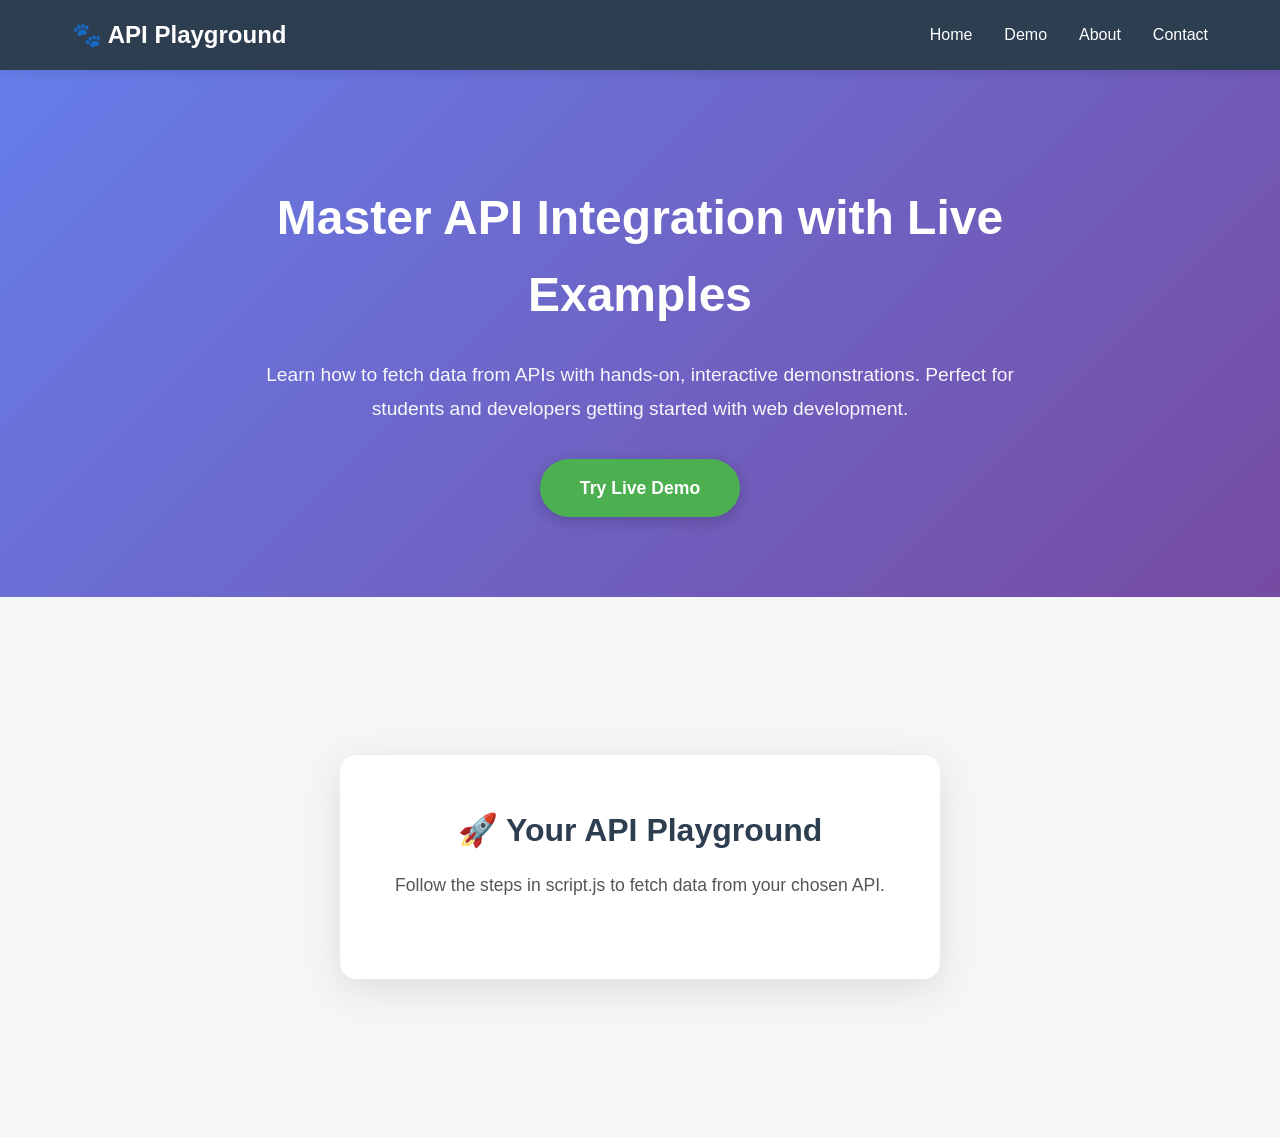
==== index.html @ 3811d361 "Clone WD-LL9-Student-API-Playground content into repository Agent-Logs-Url: https://github.com/diazd" ====
<!doctype html>
<html lang="en">
  <head>
    <meta charset="UTF-8" />
    <meta name="viewport" content="width=device-width, initial-scale=1.0" />
    <title>Fetch Quest Demo</title>
    <link rel="stylesheet" href="styles.css" />
  </head>
  <body>
    <!-- Navigation Bar -->
    <nav class="navbar">
      <div class="nav-container">
        <div class="logo">🐾 API Playground</div>
        <ul class="nav-menu">
          <li><a href="#home">Home</a></li>
          <li><a href="#demo">Demo</a></li>
          <li><a href="#about">About</a></li>
          <li><a href="#contact">Contact</a></li>
        </ul>
      </div>
    </nav>

    <!-- Hero Section -->
    <section class="hero" id="home">
      <div class="hero-content">
        <h1>Master API Integration with Live Examples</h1>
        <p class="hero-subtitle">
          Learn how to fetch data from APIs with hands-on, interactive
          demonstrations. Perfect for students and developers getting started
          with web development.
        </p>
        <a href="#demo" class="cta-button">Try Live Demo</a>
      </div>
    </section>

    <!-- Student Practice Section -->
    <section class="demo-section" id="demo">
      <div class="container">
        <h2>🚀 Your API Playground</h2>
        <p class="description">
          Follow the steps in script.js to fetch data from your chosen API.
        </p>

        <!-- TODO STEP 5: Add a div with id="output" here to display your data -->

        <!-- TODO STEP 6: Add a button with id="fetch-btn" here to fetch new data -->
      </div>
    </section>

    <script src="script.js"></script>
  </body>
</html>
---- styles.css ----
* {
  margin: 0;
  padding: 0;
  box-sizing: border-box;
}

body {
  font-family: "Segoe UI", Tahoma, Geneva, Verdana, sans-serif;
  background-color: #f4f6f8;
  line-height: 1.6;
}

/* Navbar Styles */
.navbar {
  background-color: #2c3e50;
  padding: 1rem 0;
  position: fixed;
  width: 100%;
  top: 0;
  z-index: 1000;
  box-shadow: 0 2px 10px rgba(0, 0, 0, 0.1);
}

.nav-container {
  max-width: 1200px;
  margin: 0 auto;
  padding: 0 2rem;
  display: flex;
  justify-content: space-between;
  align-items: center;
}

.logo {
  font-size: 1.5rem;
  font-weight: bold;
  color: white;
}

.nav-menu {
  display: flex;
  list-style: none;
  gap: 2rem;
}

.nav-menu a {
  color: white;
  text-decoration: none;
  font-weight: 500;
  transition: color 0.3s ease;
}

.nav-menu a:hover {
  color: #4caf50;
}

/* Hero Section Styles */
.hero {
  background: linear-gradient(135deg, #667eea 0%, #764ba2 100%);
  color: white;
  padding: 120px 2rem 80px;
  text-align: center;
  margin-top: 60px;
}

.hero-content {
  max-width: 800px;
  margin: 0 auto;
}

.hero h1 {
  font-size: 3rem;
  margin-bottom: 1.5rem;
  animation: fadeInUp 0.8s ease;
}

.hero-subtitle {
  font-size: 1.2rem;
  margin-bottom: 2rem;
  opacity: 0.95;
  line-height: 1.8;
}

.cta-button {
  display: inline-block;
  background-color: #4caf50;
  color: white;
  padding: 15px 40px;
  font-size: 1.1rem;
  font-weight: bold;
  text-decoration: none;
  border-radius: 50px;
  transition: all 0.3s ease;
  box-shadow: 0 4px 15px rgba(0, 0, 0, 0.2);
}

.cta-button:hover {
  background-color: #45a049;
  transform: translateY(-2px);
  box-shadow: 0 6px 20px rgba(0, 0, 0, 0.3);
}

/* Demo Section Styles */
.demo-section {
  padding: 60px 2rem;
  background-color: #f4f6f8;
  min-height: 60vh;
  display: flex;
  justify-content: center;
  align-items: center;
}

.container {
  background: white;
  padding: 50px;
  border-radius: 16px;
  box-shadow: 0 10px 40px rgba(0, 0, 0, 0.1);
  text-align: center;
  max-width: 600px;
  width: 100%;
}

h2 {
  font-size: 2rem;
  margin-bottom: 15px;
  color: #2c3e50;
}

.description {
  margin-bottom: 30px;
  color: #555;
  font-size: 1.1rem;
}

button {
  background-color: #4caf50;
  color: white;
  border: none;
  padding: 14px 32px;
  font-size: 1rem;
  font-weight: bold;
  border-radius: 8px;
  cursor: pointer;
  transition: all 0.3s ease;
  box-shadow: 0 4px 10px rgba(76, 175, 80, 0.3);
}

button:hover {
  background-color: #45a049;
  transform: translateY(-2px);
  box-shadow: 0 6px 15px rgba(76, 175, 80, 0.4);
}

button:active {
  transform: translateY(0);
}

.fact-box {
  margin-top: 30px;
  padding: 25px;
  background-color: #f0f4f8;
  border-radius: 12px;
  min-height: 80px;
  display: flex;
  align-items: center;
  justify-content: center;
  font-size: 1rem;
  color: #333;
  line-height: 1.6;
  border-left: 4px solid #667eea;
}

/* Animations */
@keyframes fadeInUp {
  from {
    opacity: 0;
    transform: translateY(30px);
  }
  to {
    opacity: 1;
    transform: translateY(0);
  }
}

/* Responsive Design */
@media (max-width: 768px) {
  .hero h1 {
    font-size: 2rem;
  }

  .hero-subtitle {
    font-size: 1rem;
  }

  .nav-menu {
    gap: 1rem;
  }

  .container {
    padding: 30px;
  }
}
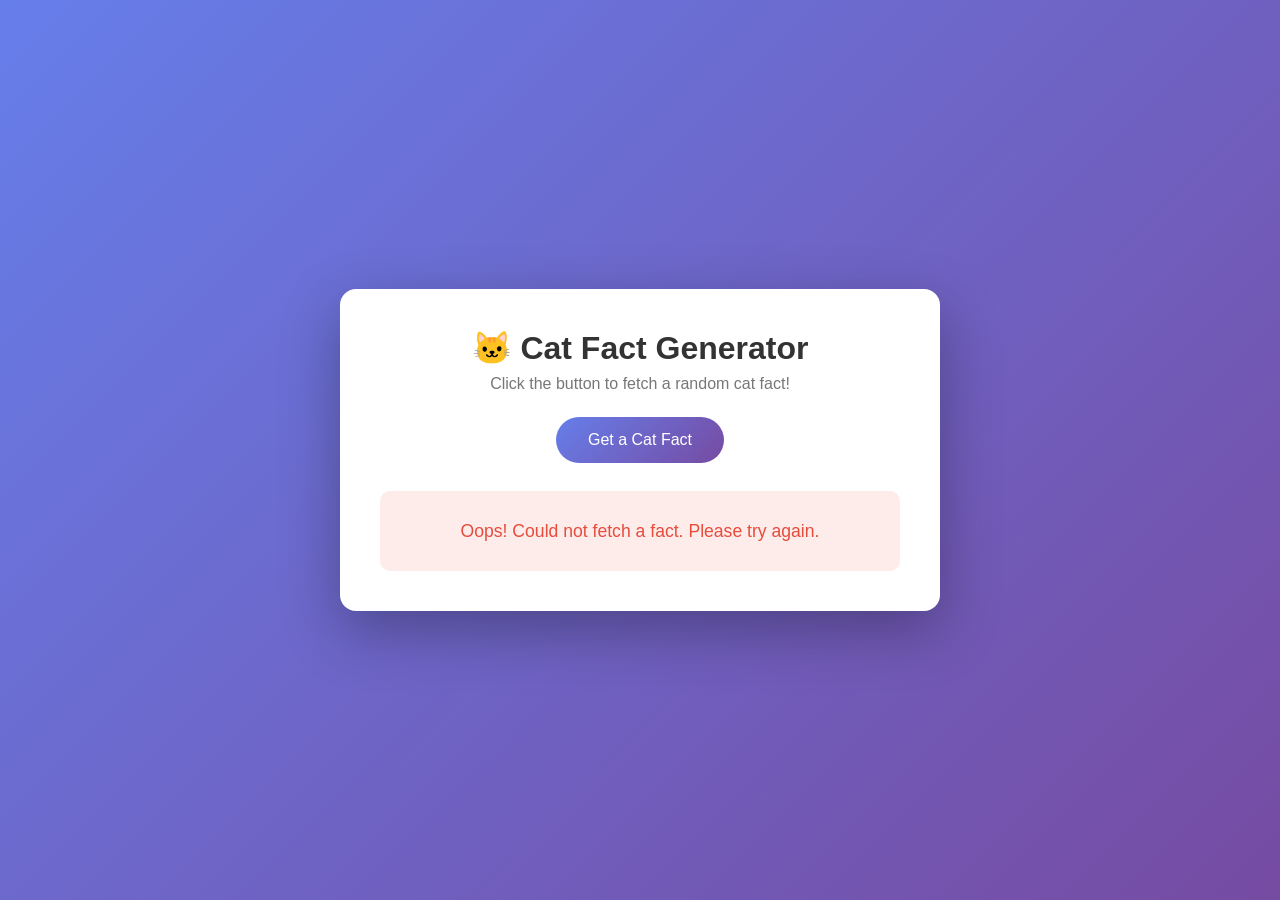
==== commit c47aa915: "Add API Playground webpage (index.html, style.css, script.js) Agent-Logs-Url: https://github.com/dia" ====
--- a/index.html
+++ b/index.html
@@ -1,52 +1,21 @@
-<!doctype html>
+<!DOCTYPE html>
 <html lang="en">
-  <head>
-    <meta charset="UTF-8" />
-    <meta name="viewport" content="width=device-width, initial-scale=1.0" />
-    <title>Fetch Quest Demo</title>
-    <link rel="stylesheet" href="styles.css" />
-  </head>
-  <body>
-    <!-- Navigation Bar -->
-    <nav class="navbar">
-      <div class="nav-container">
-        <div class="logo">🐾 API Playground</div>
-        <ul class="nav-menu">
-          <li><a href="#home">Home</a></li>
-          <li><a href="#demo">Demo</a></li>
-          <li><a href="#about">About</a></li>
-          <li><a href="#contact">Contact</a></li>
-        </ul>
-      </div>
-    </nav>
+<head>
+  <meta charset="UTF-8" />
+  <meta name="viewport" content="width=device-width, initial-scale=1.0" />
+  <title>API Playground</title>
+  <link rel="stylesheet" href="style.css" />
+</head>
+<body>
+  <div class="container">
+    <h1>🐱 Cat Fact Generator</h1>
+    <p class="subtitle">Click the button to fetch a random cat fact!</p>
 
-    <!-- Hero Section -->
-    <section class="hero" id="home">
-      <div class="hero-content">
-        <h1>Master API Integration with Live Examples</h1>
-        <p class="hero-subtitle">
-          Learn how to fetch data from APIs with hands-on, interactive
-          demonstrations. Perfect for students and developers getting started
-          with web development.
-        </p>
-        <a href="#demo" class="cta-button">Try Live Demo</a>
-      </div>
-    </section>
+    <button id="fetch-btn">Get a Cat Fact</button>
 
-    <!-- Student Practice Section -->
-    <section class="demo-section" id="demo">
-      <div class="container">
-        <h2>🚀 Your API Playground</h2>
-        <p class="description">
-          Follow the steps in script.js to fetch data from your chosen API.
-        </p>
+    <div id="output">Your fact will appear here...</div>
+  </div>
 
-        <!-- TODO STEP 5: Add a div with id="output" here to display your data -->
-
-        <!-- TODO STEP 6: Add a button with id="fetch-btn" here to fetch new data -->
-      </div>
-    </section>
-
-    <script src="script.js"></script>
-  </body>
+  <script src="script.js"></script>
+</body>
 </html>
--- a/style.css
+++ b/style.css
@@ -0,0 +1,86 @@
+* {
+  box-sizing: border-box;
+  margin: 0;
+  padding: 0;
+}
+
+body {
+  font-family: 'Segoe UI', Tahoma, Geneva, Verdana, sans-serif;
+  background: linear-gradient(135deg, #667eea 0%, #764ba2 100%);
+  min-height: 100vh;
+  display: flex;
+  align-items: center;
+  justify-content: center;
+}
+
+.container {
+  background: #ffffff;
+  border-radius: 16px;
+  padding: 40px;
+  max-width: 600px;
+  width: 90%;
+  text-align: center;
+  box-shadow: 0 20px 60px rgba(0, 0, 0, 0.3);
+}
+
+h1 {
+  font-size: 2rem;
+  color: #333;
+  margin-bottom: 8px;
+}
+
+.subtitle {
+  color: #777;
+  font-size: 1rem;
+  margin-bottom: 24px;
+}
+
+#fetch-btn {
+  background: linear-gradient(135deg, #667eea, #764ba2);
+  color: white;
+  border: none;
+  padding: 14px 32px;
+  font-size: 1rem;
+  border-radius: 50px;
+  cursor: pointer;
+  transition: transform 0.2s, box-shadow 0.2s;
+  margin-bottom: 28px;
+}
+
+#fetch-btn:hover {
+  transform: translateY(-2px);
+  box-shadow: 0 8px 20px rgba(102, 126, 234, 0.5);
+}
+
+#fetch-btn:active {
+  transform: translateY(0);
+}
+
+#fetch-btn:disabled {
+  opacity: 0.6;
+  cursor: not-allowed;
+  transform: none;
+}
+
+#output {
+  background: #f5f5f5;
+  border-radius: 10px;
+  padding: 20px;
+  font-size: 1.1rem;
+  color: #444;
+  line-height: 1.6;
+  min-height: 80px;
+  display: flex;
+  align-items: center;
+  justify-content: center;
+  transition: opacity 0.3s;
+}
+
+#output.loading {
+  opacity: 0.5;
+}
+
+#output.error {
+  color: #e74c3c;
+  background: #fdecea;
+}
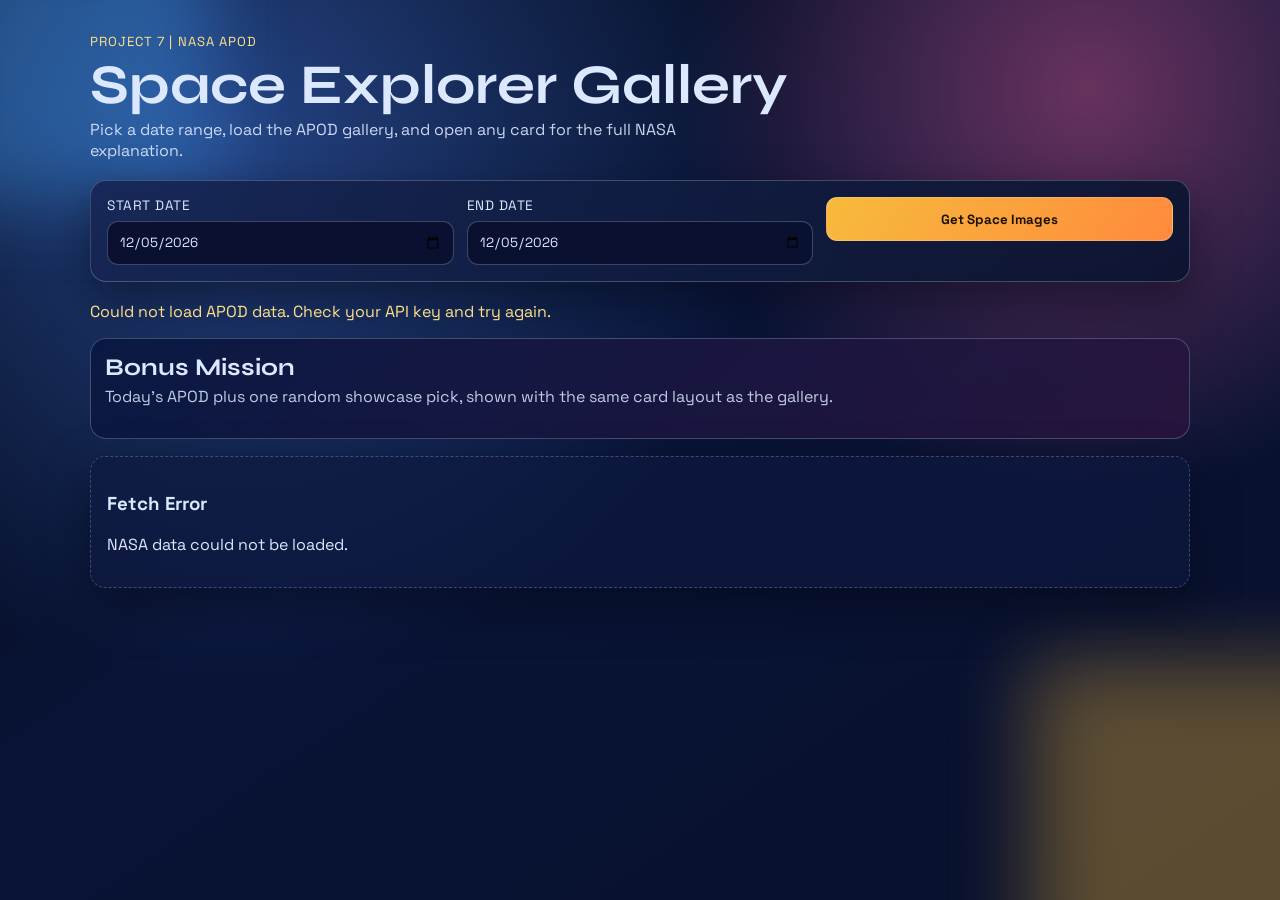
==== commit 9448fbb1: "Dog fight with Cat sky" ====
--- a/index.html
+++ b/index.html
@@ -1,21 +1,69 @@
 <!DOCTYPE html>
 <html lang="en">
-<head>
-  <meta charset="UTF-8" />
-  <meta name="viewport" content="width=device-width, initial-scale=1.0" />
-  <title>API Playground</title>
-  <link rel="stylesheet" href="style.css" />
-</head>
-<body>
-  <div class="container">
-    <h1>🐱 Cat Fact Generator</h1>
-    <p class="subtitle">Click the button to fetch a random cat fact!</p>
+  <head>
+    <meta charset="UTF-8" />
+    <meta name="viewport" content="width=device-width, initial-scale=1.0" />
+    <title>NASA Space Explorer</title>
+    <link rel="preconnect" href="https://fonts.googleapis.com" />
+    <link rel="preconnect" href="https://fonts.gstatic.com" crossorigin />
+    <link
+      href="https://fonts.googleapis.com/css2?family=Space+Grotesk:wght@400;500;700&family=Syne:wght@600;700;800&display=swap"
+      rel="stylesheet"
+    />
+    <link rel="stylesheet" href="styles.css" />
+  </head>
+  <body>
+    <div class="bg-orb bg-orb-a"></div>
+    <div class="bg-orb bg-orb-b"></div>
 
-    <button id="fetch-btn">Get a Cat Fact</button>
+    <main class="app-shell">
+      <header class="hero">
+        <p class="eyebrow">Project 7 | NASA APOD</p>
+        <h1>Space Explorer Gallery</h1>
+        <p class="hero-copy">
+          Pick a date range, load the APOD gallery, and open any card for the full NASA explanation.
+        </p>
+      </header>
 
-    <div id="output">Your fact will appear here...</div>
-  </div>
+      <section class="controls" aria-label="Date controls">
+        <div class="field-group">
+          <label for="startDate">Start Date</label>
+          <input type="date" id="startDate" />
+        </div>
+        <div class="field-group">
+          <label for="endDate">End Date</label>
+          <input type="date" id="endDate" />
+        </div>
+        <button id="getImagesBtn" type="button">Get Space Images</button>
+      </section>
 
-  <script src="script.js"></script>
-</body>
+      <p id="statusMessage" class="status" role="status" aria-live="polite">Choose a date range and launch.</p>
+
+      <section class="bonus-panel" aria-label="Bonus APOD picks">
+        <h2>Bonus Mission</h2>
+        <p>Today’s APOD plus one random showcase pick, shown with the same card layout as the gallery.</p>
+        <div id="bonusGrid" class="bonus-grid"></div>
+      </section>
+
+      <section id="gallery" class="gallery" aria-label="Space image gallery">
+        <article class="placeholder-card">
+          <h3>Awaiting Liftoff</h3>
+          <p>Select dates and click the button to load NASA APOD images.</p>
+        </article>
+      </section>
+    </main>
+
+    <div id="imageModal" class="modal" aria-hidden="true" role="dialog" aria-modal="true">
+      <div class="modal-card">
+        <button class="modal-close" id="closeModalBtn" type="button" aria-label="Close modal">Close</button>
+        <img id="modalImage" alt="Expanded astronomy view" />
+        <h3 id="modalTitle"></h3>
+        <p id="modalMeta" class="modal-meta"></p>
+        <p id="modalExplanation" class="modal-explanation"></p>
+      </div>
+    </div>
+
+    <script src="dateRange.js"></script>
+    <script src="script.js"></script>
+  </body>
 </html>
--- a/styles.css
+++ b/styles.css
@@ -0,0 +1,314 @@
+:root {
+  --ink: #dce8ff;
+  --paper: #070b1f;
+  --panel: #0f1a3f;
+  --panel-soft: #1a2a59;
+  --accent: #f7bb3c;
+  --accent-soft: #ffdf87;
+  --warn: #ff8d66;
+  --border: rgba(220, 232, 255, 0.24);
+  --shadow: 0 18px 45px rgba(3, 7, 22, 0.5);
+}
+
+* {
+  box-sizing: border-box;
+}
+
+body {
+  margin: 0;
+  min-height: 100vh;
+  font-family: "Space Grotesk", sans-serif;
+  color: var(--ink);
+  background: radial-gradient(circle at 18% 15%, #244485 0%, transparent 42%),
+    radial-gradient(circle at 85% 10%, #67325e 0%, transparent 30%),
+    linear-gradient(145deg, #040712 0%, #091437 44%, #08102b 100%);
+  padding: 1.25rem;
+  position: relative;
+  overflow-x: hidden;
+}
+
+.bg-orb {
+  position: fixed;
+  pointer-events: none;
+  filter: blur(40px);
+  opacity: 0.35;
+  z-index: 0;
+}
+
+.bg-orb-a {
+  width: 280px;
+  height: 280px;
+  background: #45a6ff;
+  top: -80px;
+  left: -70px;
+}
+
+.bg-orb-b {
+  width: 360px;
+  height: 360px;
+  background: #f7bb3c;
+  right: -110px;
+  bottom: -120px;
+}
+
+.app-shell {
+  max-width: 1100px;
+  margin: 0 auto;
+  position: relative;
+  z-index: 1;
+  animation: fadeInUp 0.7s ease;
+}
+
+.hero h1 {
+  font-family: "Syne", sans-serif;
+  font-size: clamp(2.2rem, 5vw, 3.5rem);
+  margin: 0.3rem 0;
+  line-height: 1.05;
+}
+
+.eyebrow {
+  letter-spacing: 0.08em;
+  text-transform: uppercase;
+  color: var(--accent-soft);
+  font-size: 0.82rem;
+  margin-bottom: 0.35rem;
+}
+
+.hero-copy {
+  max-width: 68ch;
+  margin-top: 0;
+  opacity: 0.9;
+}
+
+.controls {
+  display: grid;
+  grid-template-columns: repeat(auto-fit, minmax(170px, 1fr));
+  gap: 0.8rem;
+  margin: 1.2rem 0;
+  background: linear-gradient(120deg, rgba(22, 37, 83, 0.9), rgba(11, 20, 47, 0.92));
+  border: 1px solid var(--border);
+  border-radius: 1rem;
+  padding: 1rem;
+  box-shadow: var(--shadow);
+}
+
+.field-group {
+  display: grid;
+  gap: 0.4rem;
+}
+
+label {
+  font-size: 0.85rem;
+  text-transform: uppercase;
+  letter-spacing: 0.04em;
+}
+
+input[type="date"],
+button {
+  height: 44px;
+  border-radius: 0.7rem;
+  border: 1px solid var(--border);
+  font-family: inherit;
+}
+
+input[type="date"] {
+  background: #0a1130;
+  color: var(--ink);
+  padding: 0 0.7rem;
+}
+
+button {
+  background: linear-gradient(125deg, var(--accent), #ff8a3d);
+  color: #1d1202;
+  font-weight: 700;
+  cursor: pointer;
+  transition: transform 0.2s ease, filter 0.2s ease;
+}
+
+button:hover,
+button:focus-visible {
+  transform: translateY(-1px);
+  filter: brightness(1.07);
+}
+
+.status {
+  margin: 0.3rem 0 1rem;
+  color: var(--accent-soft);
+  min-height: 1.2rem;
+}
+
+.bonus-panel {
+  background: linear-gradient(130deg, rgba(9, 24, 66, 0.94), rgba(40, 21, 62, 0.92));
+  border: 1px solid var(--border);
+  border-radius: 1rem;
+  padding: 0.9rem;
+  margin-bottom: 1.1rem;
+}
+
+.bonus-panel h2 {
+  margin: 0;
+  font-family: "Syne", sans-serif;
+}
+
+.bonus-panel > p {
+  margin-top: 0.25rem;
+  opacity: 0.86;
+}
+
+.bonus-grid,
+.gallery {
+  display: grid;
+  grid-template-columns: repeat(auto-fit, minmax(230px, 1fr));
+  gap: 0.9rem;
+}
+
+.gallery-item,
+.bonus-item,
+.placeholder-card {
+  border: 1px solid var(--border);
+  border-radius: 0.95rem;
+  overflow: hidden;
+  background: var(--panel);
+  box-shadow: var(--shadow);
+}
+
+.gallery-item {
+  cursor: pointer;
+  animation: reveal 0.45s ease both;
+}
+
+.bonus-item {
+  cursor: pointer;
+  animation: reveal 0.45s ease both;
+}
+
+.gallery-item:hover,
+.bonus-item:hover,
+.gallery-item:focus-visible,
+.bonus-item:focus-visible {
+  transform: translateY(-2px);
+  outline: none;
+}
+
+.gallery-item img,
+.bonus-item img {
+  width: 100%;
+  height: 180px;
+  object-fit: cover;
+  display: block;
+}
+
+.item-body {
+  padding: 0.7rem;
+}
+
+.item-badge {
+  display: inline-flex;
+  align-items: center;
+  margin: 0.7rem 0 0 0.7rem;
+  padding: 0.22rem 0.55rem;
+  border-radius: 999px;
+  background: rgba(247, 187, 60, 0.16);
+  color: var(--accent-soft);
+  font-size: 0.72rem;
+  font-weight: 700;
+  letter-spacing: 0.04em;
+  text-transform: uppercase;
+}
+
+.item-title {
+  margin: 0;
+  font-weight: 700;
+}
+
+.item-date {
+  margin: 0.3rem 0 0;
+  opacity: 0.74;
+  font-size: 0.88rem;
+}
+
+.placeholder-card {
+  padding: 1rem;
+  border-style: dashed;
+  background: rgba(15, 26, 63, 0.65);
+}
+
+.modal {
+  position: fixed;
+  inset: 0;
+  background: rgba(1, 6, 20, 0.82);
+  display: none;
+  place-items: center;
+  padding: 1rem;
+  z-index: 5;
+}
+
+.modal.open {
+  display: grid;
+}
+
+.modal-card {
+  max-width: 760px;
+  width: 100%;
+  max-height: 92vh;
+  overflow: auto;
+  background: linear-gradient(140deg, #08122f, #111b45);
+  border-radius: 1rem;
+  border: 1px solid var(--border);
+  padding: 1rem;
+}
+
+.modal-card img {
+  width: 100%;
+  border-radius: 0.7rem;
+  margin-bottom: 0.8rem;
+}
+
+.modal-close {
+  margin-left: auto;
+  display: block;
+  width: auto;
+  min-width: 100px;
+}
+
+.modal-meta {
+  color: var(--accent-soft);
+}
+
+.modal-explanation {
+  line-height: 1.6;
+  opacity: 0.95;
+}
+
+@keyframes fadeInUp {
+  from {
+    opacity: 0;
+    transform: translateY(10px);
+  }
+  to {
+    opacity: 1;
+    transform: translateY(0);
+  }
+}
+
+@keyframes reveal {
+  from {
+    opacity: 0;
+    transform: translateY(8px) scale(0.98);
+  }
+  to {
+    opacity: 1;
+    transform: translateY(0) scale(1);
+  }
+}
+
+@media (max-width: 700px) {
+  body {
+    padding: 0.75rem;
+  }
+
+  .gallery-item img,
+  .bonus-item img {
+    height: 165px;
+  }
+}
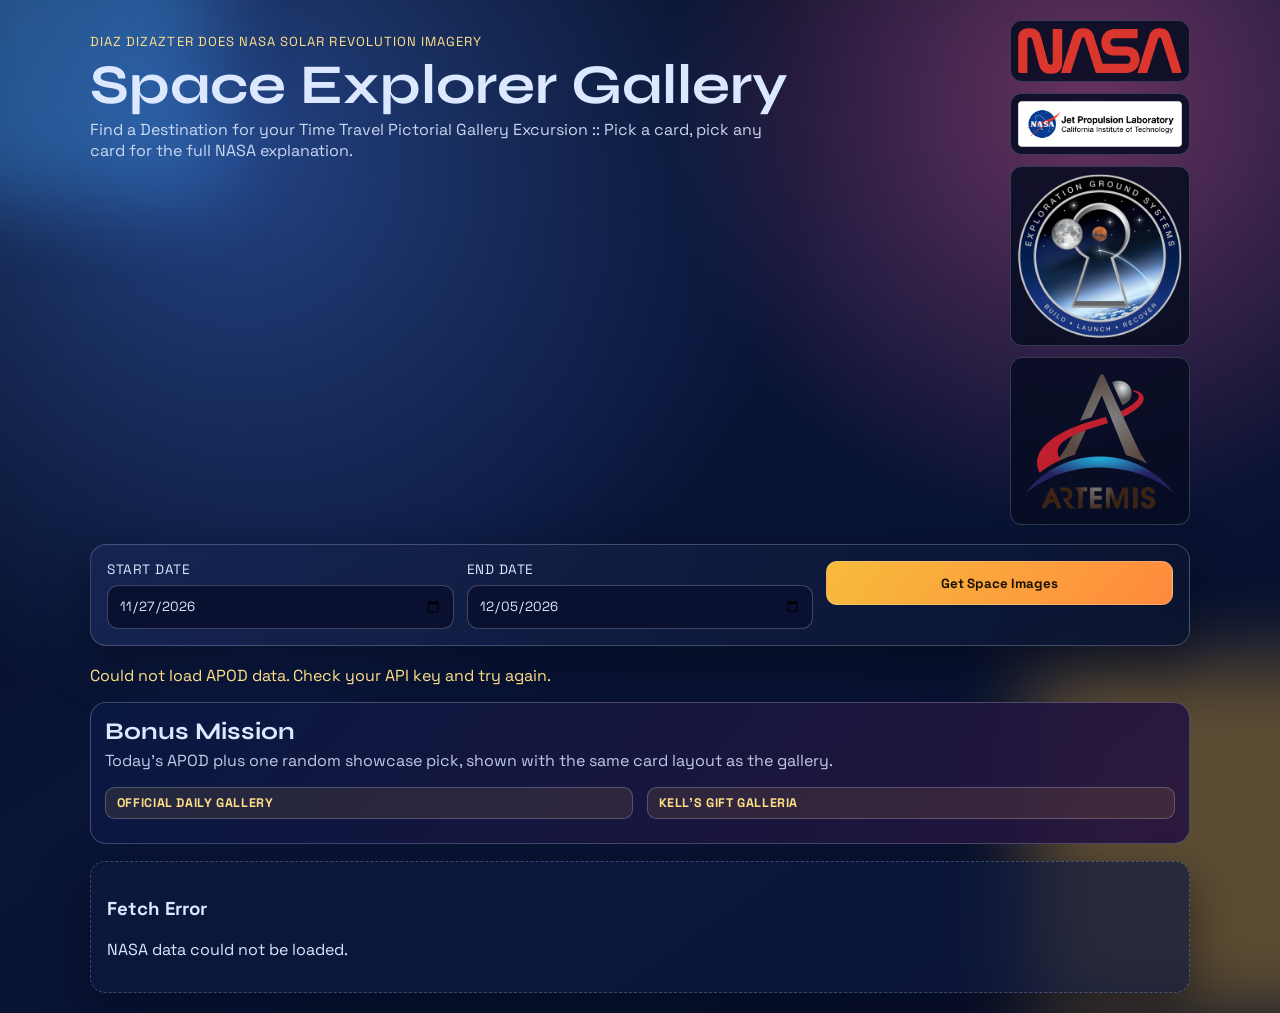
==== commit 0f89e278: "Dodge Ball asteroid hockey" ====
--- a/index.html
+++ b/index.html
@@ -3,7 +3,7 @@
   <head>
     <meta charset="UTF-8" />
     <meta name="viewport" content="width=device-width, initial-scale=1.0" />
-    <title>NASA Space Explorer</title>
+    <title>Diaz Dizazter Does NASA Solar Revolution Imagery</title>
     <link rel="preconnect" href="https://fonts.googleapis.com" />
     <link rel="preconnect" href="https://fonts.gstatic.com" crossorigin />
     <link
@@ -17,12 +17,21 @@
     <div class="bg-orb bg-orb-b"></div>
 
     <main class="app-shell">
-      <header class="hero">
-        <p class="eyebrow">Project 7 | NASA APOD</p>
-        <h1>Space Explorer Gallery</h1>
-        <p class="hero-copy">
-          Pick a date range, load the APOD gallery, and open any card for the full NASA explanation.
-        </p>
+      <header class="hero hero-layout">
+        <div>
+          <p class="eyebrow">Diaz Dizazter Does NASA Solar Revolution Imagery</p>
+          <h1>Space Explorer Gallery</h1>
+          <p class="hero-copy">
+            Find a Destination for your Time Travel Pictorial Gallery Excursion :: Pick a card, pick any card for the full NASA explanation.
+          </p>
+        </div>
+
+        <aside class="logo-rail" aria-label="Program and mission logos">
+          <img src="IMG/NASA_Worm_logo.svg" alt="NASA Worm logo" loading="lazy" />
+          <img src="IMG/500px-NASA_JPL_Meatball_Logo.webp.png" alt="NASA JPL Meatball logo" loading="lazy" />
+          <img src="IMG/EGSLogoTwitter.png" alt="Exploration Ground Systems logo" loading="lazy" />
+          <img src="IMG/Artemis_program_(original_with_wordmark).svg" alt="Artemis program logo" loading="lazy" />
+        </aside>
       </header>
 
       <section class="controls" aria-label="Date controls">
@@ -42,7 +51,20 @@
       <section class="bonus-panel" aria-label="Bonus APOD picks">
         <h2>Bonus Mission</h2>
         <p>Today’s APOD plus one random showcase pick, shown with the same card layout as the gallery.</p>
-        <div id="bonusGrid" class="bonus-grid"></div>
+        <div class="bonus-bars" aria-hidden="true">
+          <p>Official Daily Gallery</p>
+          <p>Kell's Gift Galleria</p>
+        </div>
+        <div id="bonusGrid" class="bonus-grid bonus-grid-dual">
+          <article class="placeholder-card">
+            <h3>Official Daily Gallery</h3>
+            <p>Today&rsquo;s NASA APOD appears here.</p>
+          </article>
+          <article class="placeholder-card">
+            <h3>Kell's Gift Galleria</h3>
+            <p>A random APOD from the same media type appears here.</p>
+          </article>
+        </div>
       </section>
 
       <section id="gallery" class="gallery" aria-label="Space image gallery">
--- a/styles.css
+++ b/styles.css
@@ -59,6 +59,13 @@
   animation: fadeInUp 0.7s ease;
 }
 
+.hero-layout {
+  display: grid;
+  grid-template-columns: minmax(0, 1fr) 220px;
+  gap: 1rem;
+  align-items: start;
+}
+
 .hero h1 {
   font-family: "Syne", sans-serif;
   font-size: clamp(2.2rem, 5vw, 3.5rem);
@@ -78,6 +85,22 @@
   max-width: 68ch;
   margin-top: 0;
   opacity: 0.9;
+}
+
+.logo-rail {
+  display: grid;
+  justify-items: end;
+  gap: 0.7rem;
+}
+
+.logo-rail img {
+  width: min(180px, 100%);
+  height: auto;
+  object-fit: contain;
+  border: 1px solid rgba(220, 232, 255, 0.2);
+  border-radius: 0.75rem;
+  background: rgba(6, 12, 34, 0.85);
+  padding: 0.45rem;
 }
 
 .controls {
@@ -160,6 +183,30 @@
   display: grid;
   grid-template-columns: repeat(auto-fit, minmax(230px, 1fr));
   gap: 0.9rem;
+}
+
+.bonus-bars {
+  display: grid;
+  grid-template-columns: repeat(2, minmax(0, 1fr));
+  gap: 0.9rem;
+  margin: 0.4rem 0 0.6rem;
+}
+
+.bonus-bars p {
+  margin: 0;
+  padding: 0.42rem 0.65rem;
+  border-radius: 0.6rem;
+  font-size: 0.78rem;
+  font-weight: 700;
+  text-transform: uppercase;
+  letter-spacing: 0.05em;
+  border: 1px solid var(--border);
+  color: var(--accent-soft);
+  background: rgba(247, 187, 60, 0.1);
+}
+
+.bonus-grid-dual {
+  grid-template-columns: repeat(2, minmax(0, 1fr));
 }
 
 .gallery-item,
@@ -307,8 +354,41 @@
     padding: 0.75rem;
   }
 
+  .hero-layout {
+    grid-template-columns: 1fr;
+  }
+
+  .logo-rail {
+    grid-template-columns: repeat(2, minmax(120px, 1fr));
+    justify-items: stretch;
+  }
+
+  .logo-rail img {
+    width: 100%;
+    max-height: 88px;
+  }
+
+  .bonus-bars,
+  .bonus-grid-dual {
+    grid-template-columns: 1fr;
+  }
+
   .gallery-item img,
   .bonus-item img {
     height: 165px;
   }
 }
+
+@media (min-width: 1300px) {
+  .app-shell {
+    max-width: 1220px;
+  }
+
+  .hero-layout {
+    grid-template-columns: minmax(0, 1fr) 250px;
+  }
+
+  .logo-rail img {
+    width: min(220px, 100%);
+  }
+}
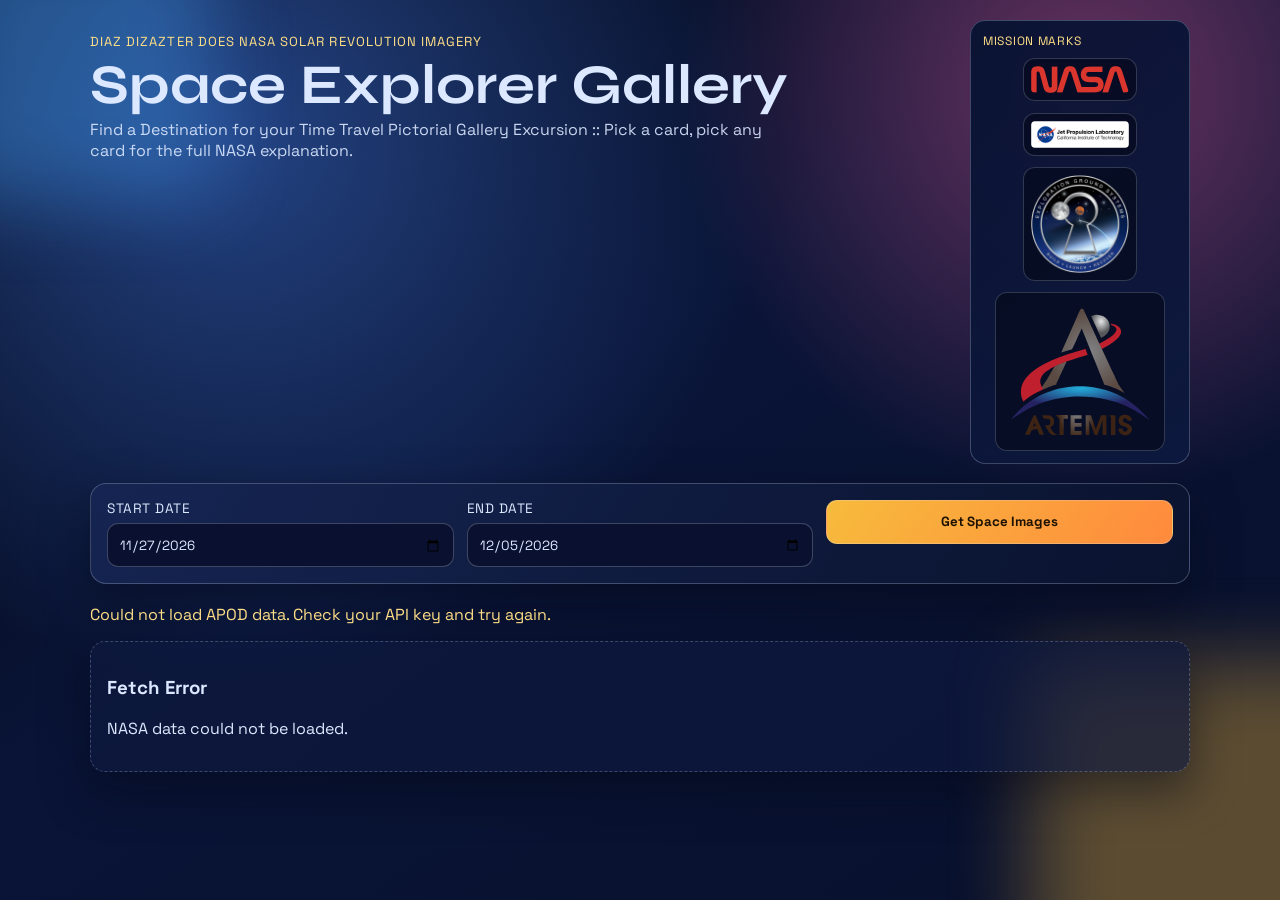
==== commit 1d33653a: "Refine APOD gallery layout and secure local API key flow" ====
--- a/index.html
+++ b/index.html
@@ -26,11 +26,14 @@
           </p>
         </div>
 
-        <aside class="logo-rail" aria-label="Program and mission logos">
-          <img src="IMG/NASA_Worm_logo.svg" alt="NASA Worm logo" loading="lazy" />
-          <img src="IMG/500px-NASA_JPL_Meatball_Logo.webp.png" alt="NASA JPL Meatball logo" loading="lazy" />
-          <img src="IMG/EGSLogoTwitter.png" alt="Exploration Ground Systems logo" loading="lazy" />
-          <img src="IMG/Artemis_program_(original_with_wordmark).svg" alt="Artemis program logo" loading="lazy" />
+        <aside class="logo-frame" aria-label="Program and mission logos">
+          <p class="logo-frame-title">Mission Marks</p>
+          <div class="logo-rail">
+            <img class="logo-small" src="IMG/NASA_Worm_logo.svg" alt="NASA Worm logo" loading="lazy" />
+            <img class="logo-small" src="IMG/500px-NASA_JPL_Meatball_Logo.webp.png" alt="NASA JPL Meatball logo" loading="lazy" />
+            <img class="logo-small" src="IMG/EGSLogoTwitter.png" alt="Exploration Ground Systems logo" loading="lazy" />
+            <img src="IMG/Artemis_program_(original_with_wordmark).svg" alt="Artemis program logo" loading="lazy" />
+          </div>
         </aside>
       </header>
 
@@ -48,29 +51,10 @@
 
       <p id="statusMessage" class="status" role="status" aria-live="polite">Choose a date range and launch.</p>
 
-      <section class="bonus-panel" aria-label="Bonus APOD picks">
-        <h2>Bonus Mission</h2>
-        <p>Today’s APOD plus one random showcase pick, shown with the same card layout as the gallery.</p>
-        <div class="bonus-bars" aria-hidden="true">
-          <p>Official Daily Gallery</p>
-          <p>Kell's Gift Galleria</p>
-        </div>
-        <div id="bonusGrid" class="bonus-grid bonus-grid-dual">
-          <article class="placeholder-card">
-            <h3>Official Daily Gallery</h3>
-            <p>Today&rsquo;s NASA APOD appears here.</p>
-          </article>
-          <article class="placeholder-card">
-            <h3>Kell's Gift Galleria</h3>
-            <p>A random APOD from the same media type appears here.</p>
-          </article>
-        </div>
-      </section>
-
       <section id="gallery" class="gallery" aria-label="Space image gallery">
         <article class="placeholder-card">
           <h3>Awaiting Liftoff</h3>
-          <p>Select dates and click the button to load NASA APOD images.</p>
+          <p>Select dates and click the button to load paired NASA APOD frames.</p>
         </article>
       </section>
     </main>
@@ -81,11 +65,13 @@
         <img id="modalImage" alt="Expanded astronomy view" />
         <h3 id="modalTitle"></h3>
         <p id="modalMeta" class="modal-meta"></p>
+        <p id="modalMediaLink" class="modal-media-link"></p>
         <p id="modalExplanation" class="modal-explanation"></p>
       </div>
     </div>
 
     <script src="dateRange.js"></script>
+    <script src="config.local.js"></script>
     <script src="script.js"></script>
   </body>
 </html>
--- a/styles.css
+++ b/styles.css
@@ -87,14 +87,29 @@
   opacity: 0.9;
 }
 
+.logo-frame {
+  border: 1px solid var(--border);
+  border-radius: 0.95rem;
+  background: linear-gradient(140deg, rgba(8, 18, 50, 0.95), rgba(12, 25, 62, 0.92));
+  padding: 0.75rem;
+}
+
+.logo-frame-title {
+  margin: 0 0 0.55rem;
+  text-transform: uppercase;
+  letter-spacing: 0.06em;
+  font-size: 0.75rem;
+  color: var(--accent-soft);
+}
+
 .logo-rail {
   display: grid;
-  justify-items: end;
+  justify-items: center;
   gap: 0.7rem;
 }
 
 .logo-rail img {
-  width: min(180px, 100%);
+  width: min(170px, 100%);
   height: auto;
   object-fit: contain;
   border: 1px solid rgba(220, 232, 255, 0.2);
@@ -103,6 +118,10 @@
   padding: 0.45rem;
 }
 
+.logo-rail .logo-small {
+  width: min(114px, 67%);
+}
+
 .controls {
   display: grid;
   grid-template-columns: repeat(auto-fit, minmax(170px, 1fr));
@@ -178,25 +197,30 @@
   opacity: 0.86;
 }
 
-.bonus-grid,
 .gallery {
   display: grid;
-  grid-template-columns: repeat(auto-fit, minmax(230px, 1fr));
+  grid-template-columns: 1fr;
   gap: 0.9rem;
 }
 
-.bonus-bars {
+.gallery-row {
   display: grid;
   grid-template-columns: repeat(2, minmax(0, 1fr));
   gap: 0.9rem;
-  margin: 0.4rem 0 0.6rem;
-}
-
-.bonus-bars p {
+}
+
+.row-bar {
+  display: grid;
+  grid-template-columns: repeat(2, minmax(0, 1fr));
+  gap: 0.4rem;
+  margin: 0.7rem 0 0;
+}
+
+.row-bar p {
   margin: 0;
-  padding: 0.42rem 0.65rem;
+  padding: 0.32rem 0.55rem;
   border-radius: 0.6rem;
-  font-size: 0.78rem;
+  font-size: 0.72rem;
   font-weight: 700;
   text-transform: uppercase;
   letter-spacing: 0.05em;
@@ -205,12 +229,7 @@
   background: rgba(247, 187, 60, 0.1);
 }
 
-.bonus-grid-dual {
-  grid-template-columns: repeat(2, minmax(0, 1fr));
-}
-
 .gallery-item,
-.bonus-item,
 .placeholder-card {
   border: 1px solid var(--border);
   border-radius: 0.95rem;
@@ -224,25 +243,24 @@
   animation: reveal 0.45s ease both;
 }
 
-.bonus-item {
-  cursor: pointer;
-  animation: reveal 0.45s ease both;
-}
-
 .gallery-item:hover,
-.bonus-item:hover,
 .gallery-item:focus-visible,
-.bonus-item:focus-visible {
+.gallery-item:focus-visible {
   transform: translateY(-2px);
   outline: none;
 }
 
-.gallery-item img,
-.bonus-item img {
+.gallery-item img {
   width: 100%;
   height: 180px;
   object-fit: cover;
   display: block;
+  transition: transform 0.35s ease;
+}
+
+.gallery-item:hover img,
+.gallery-item:focus-visible img {
+  transform: scale(1.04);
 }
 
 .item-body {
@@ -322,6 +340,15 @@
   color: var(--accent-soft);
 }
 
+.modal-media-link {
+  margin: 0.35rem 0 0.6rem;
+}
+
+.modal-media-link a {
+  color: var(--accent-soft);
+  font-weight: 700;
+}
+
 .modal-explanation {
   line-height: 1.6;
   opacity: 0.95;
@@ -368,13 +395,17 @@
     max-height: 88px;
   }
 
-  .bonus-bars,
-  .bonus-grid-dual {
+  .logo-rail .logo-small {
+    width: 67%;
+    justify-self: center;
+  }
+
+  .gallery-row,
+  .row-bar {
     grid-template-columns: 1fr;
   }
 
-  .gallery-item img,
-  .bonus-item img {
+  .gallery-item img {
     height: 165px;
   }
 }
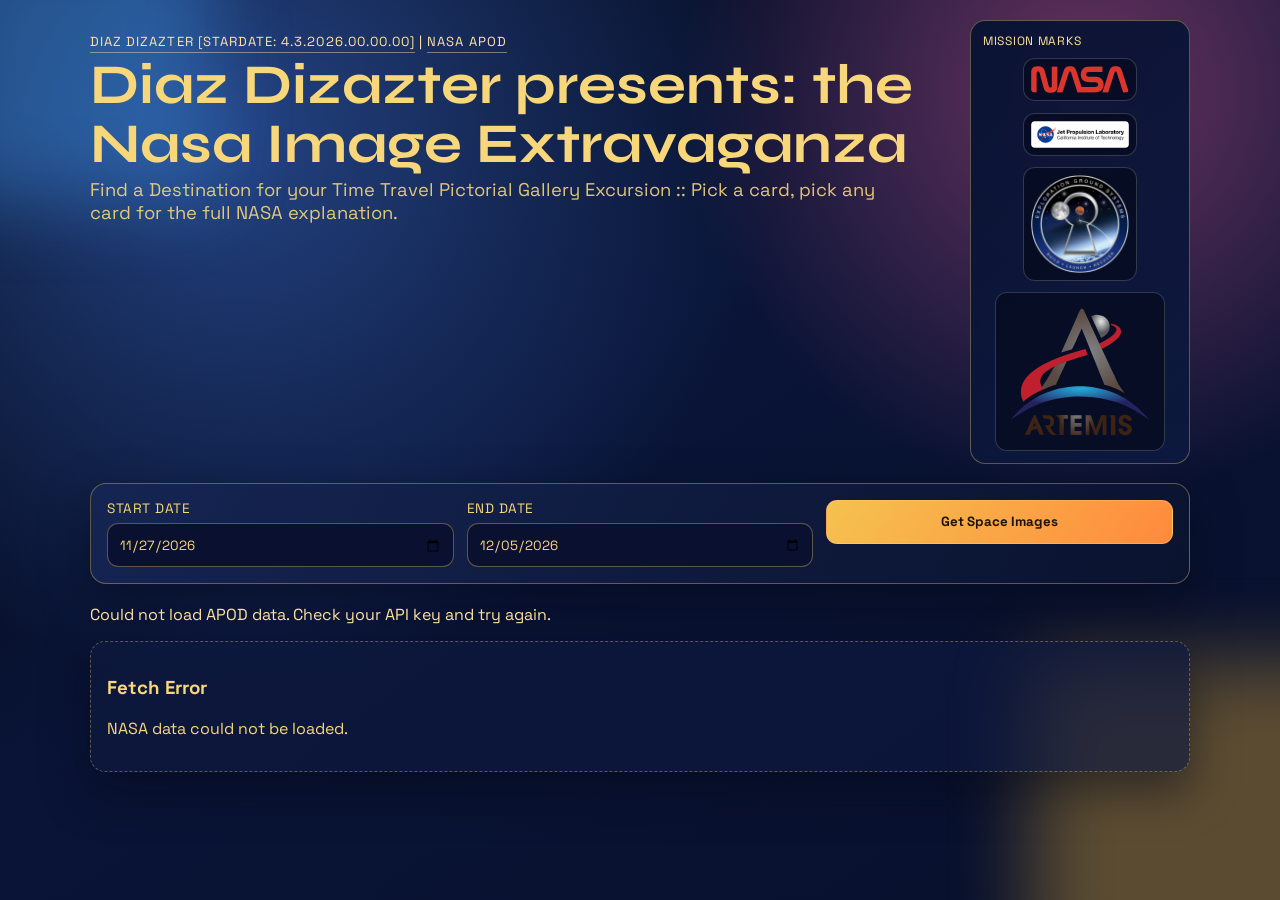
==== commit 87720e31: "Update cosmic links and gallery copy" ====
--- a/index.html
+++ b/index.html
@@ -19,8 +19,12 @@
     <main class="app-shell">
       <header class="hero hero-layout">
         <div>
-          <p class="eyebrow">Diaz Dizazter Does NASA Solar Revolution Imagery</p>
-          <h1>Space Explorer Gallery</h1>
+          <p class="eyebrow">
+            <a class="top-link" href="cosmic-communications.html">Diaz Dizazter [Stardate: 4.3.2026.00.00.00]</a>
+            <span aria-hidden="true"> | </span>
+            <a class="top-link" href="https://apod.nasa.gov/apod/astropix.html" target="_blank" rel="noopener noreferrer">NASA APOD</a>
+          </p>
+          <h1>Diaz Dizazter presents: the Nasa Image Extravaganza</h1>
           <p class="hero-copy">
             Find a Destination for your Time Travel Pictorial Gallery Excursion :: Pick a card, pick any card for the full NASA explanation.
           </p>
--- a/styles.css
+++ b/styles.css
@@ -1,12 +1,12 @@
 :root {
-  --ink: #dce8ff;
+  --ink: #f8d77a;
   --paper: #070b1f;
   --panel: #0f1a3f;
   --panel-soft: #1a2a59;
-  --accent: #f7bb3c;
-  --accent-soft: #ffdf87;
+  --accent: #f5c24f;
+  --accent-soft: #ffe3a2;
   --warn: #ff8d66;
-  --border: rgba(220, 232, 255, 0.24);
+  --border: rgba(248, 215, 122, 0.35);
   --shadow: 0 18px 45px rgba(3, 7, 22, 0.5);
 }
 
@@ -71,6 +71,7 @@
   font-size: clamp(2.2rem, 5vw, 3.5rem);
   margin: 0.3rem 0;
   line-height: 1.05;
+  text-wrap: balance;
 }
 
 .eyebrow {
@@ -85,6 +86,62 @@
   max-width: 68ch;
   margin-top: 0;
   opacity: 0.9;
+  font-size: clamp(1rem, 1.8vw, 1.15rem);
+}
+
+.top-link {
+  color: var(--accent-soft);
+  text-decoration: none;
+  border-bottom: 1px solid rgba(255, 227, 162, 0.45);
+  padding-bottom: 0.1rem;
+}
+
+.top-link:hover,
+.top-link:focus-visible {
+  color: #fff1cb;
+}
+
+.memory-note {
+  border: 1px solid var(--border);
+  border-radius: 0.85rem;
+  background: rgba(10, 20, 54, 0.72);
+  padding: 0.95rem;
+  line-height: 1.55;
+  font-size: 0.98rem;
+}
+
+.memory-note p {
+  margin: 0;
+}
+
+.memory-note p + p {
+  margin-top: 0.75rem;
+}
+
+.cosmic-figure {
+  margin: 1rem auto 0;
+  padding: 0.85rem;
+  max-width: 680px;
+  border: 1px solid var(--border);
+  border-radius: 0.95rem;
+  background: rgba(10, 20, 54, 0.72);
+}
+
+.cosmic-figure a {
+  display: block;
+}
+
+.cosmic-figure img {
+  width: 100%;
+  display: block;
+  border-radius: 0.7rem;
+  border: 1px solid rgba(255, 227, 162, 0.24);
+}
+
+.cosmic-figure figcaption {
+  margin-top: 0.55rem;
+  font-size: 0.9rem;
+  color: var(--accent-soft);
 }
 
 .logo-frame {
@@ -103,15 +160,18 @@
 }
 
 .logo-rail {
-  display: grid;
-  justify-items: center;
+  display: flex;
+  flex-direction: column;
+  align-items: center;
   gap: 0.7rem;
 }
 
 .logo-rail img {
-  width: min(170px, 100%);
+  width: 170px;
+  max-width: 100%;
   height: auto;
   object-fit: contain;
+  display: block;
   border: 1px solid rgba(220, 232, 255, 0.2);
   border-radius: 0.75rem;
   background: rgba(6, 12, 34, 0.85);
@@ -119,7 +179,7 @@
 }
 
 .logo-rail .logo-small {
-  width: min(114px, 67%);
+  width: 114px;
 }
 
 .controls {
@@ -132,6 +192,10 @@
   border-radius: 1rem;
   padding: 1rem;
   box-shadow: var(--shadow);
+}
+
+#getImagesBtn {
+  width: 100%;
 }
 
 .field-group {
@@ -288,7 +352,7 @@
 
 .item-date {
   margin: 0.3rem 0 0;
-  opacity: 0.74;
+  opacity: 0.84;
   font-size: 0.88rem;
 }
 
@@ -378,21 +442,61 @@
 
 @media (max-width: 700px) {
   body {
-    padding: 0.75rem;
+    padding: 0.65rem;
+  }
+
+  .hero h1 {
+    font-size: clamp(1.7rem, 9vw, 2.3rem);
+    margin: 0.25rem 0 0.45rem;
+  }
+
+  .eyebrow {
+    font-size: 0.74rem;
+    letter-spacing: 0.06em;
+  }
+
+  .hero-copy {
+    font-size: 0.98rem;
+    margin-bottom: 0.5rem;
+  }
+
+  .memory-note {
+    padding: 0.8rem;
+    font-size: 0.93rem;
+    line-height: 1.5;
+  }
+
+  .controls {
+    gap: 0.65rem;
+    padding: 0.8rem;
+    margin: 1rem 0;
+  }
+
+  input[type="date"],
+  button {
+    height: 42px;
   }
 
   .hero-layout {
     grid-template-columns: 1fr;
+    gap: 0.85rem;
+  }
+
+  .logo-frame {
+    padding: 0.65rem;
   }
 
   .logo-rail {
-    grid-template-columns: repeat(2, minmax(120px, 1fr));
-    justify-items: stretch;
+    display: grid;
+    grid-template-columns: repeat(2, minmax(0, 1fr));
+    justify-content: center;
+    gap: 0.55rem;
   }
 
   .logo-rail img {
     width: 100%;
-    max-height: 88px;
+    max-height: 90px;
+    padding: 0.35rem;
   }
 
   .logo-rail .logo-small {
@@ -408,6 +512,10 @@
   .gallery-item img {
     height: 165px;
   }
+
+  .status {
+    font-size: 0.95rem;
+  }
 }
 
 @media (min-width: 1300px) {
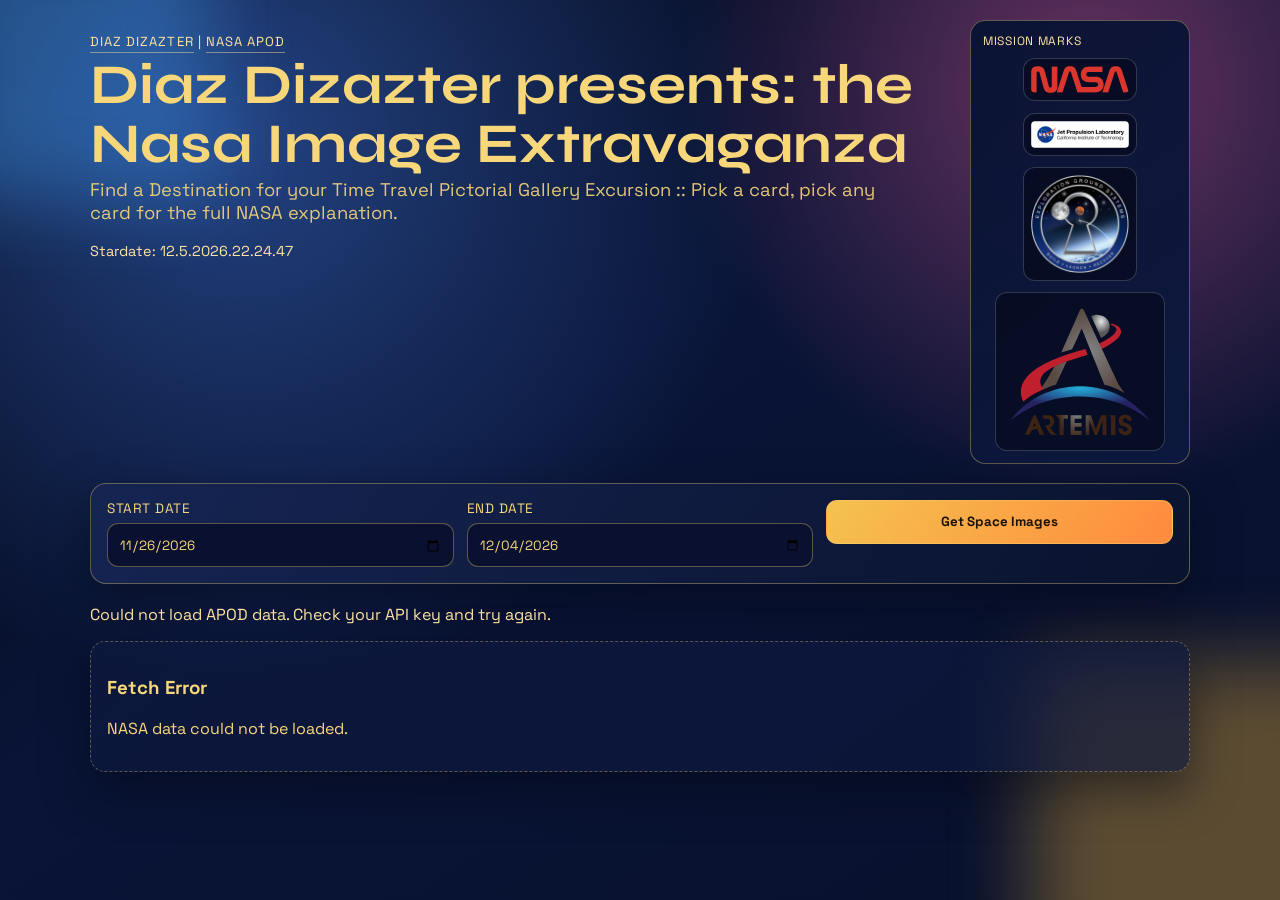
==== commit 4e2b0162: "Fix stardate display and APOD date handling" ====
--- a/index.html
+++ b/index.html
@@ -20,14 +20,15 @@
       <header class="hero hero-layout">
         <div>
           <p class="eyebrow">
-            <a class="top-link" href="cosmic-communications.html">Diaz Dizazter [Stardate: 4.3.2026.00.00.00]</a>
+            <a class="top-link" href="cosmic-communications.html">Diaz Dizazter</a>
             <span aria-hidden="true"> | </span>
-            <a class="top-link" href="https://apod.nasa.gov/apod/astropix.html" target="_blank" rel="noopener noreferrer">NASA APOD</a>
+            <a class="top-link" href="index.html">NASA APOD</a>
           </p>
           <h1>Diaz Dizazter presents: the Nasa Image Extravaganza</h1>
           <p class="hero-copy">
             Find a Destination for your Time Travel Pictorial Gallery Excursion :: Pick a card, pick any card for the full NASA explanation.
           </p>
+          <p class="hero-stardate">Stardate: <span data-stardate-target="index"></span></p>
         </div>
 
         <aside class="logo-frame" aria-label="Program and mission logos">
@@ -76,6 +77,7 @@
 
     <script src="dateRange.js"></script>
     <script src="config.local.js"></script>
+    <script src="stardate.js"></script>
     <script src="script.js"></script>
   </body>
 </html>
--- a/styles.css
+++ b/styles.css
@@ -89,6 +89,17 @@
   font-size: clamp(1rem, 1.8vw, 1.15rem);
 }
 
+.hero-stardate {
+  margin-top: 0.2rem;
+  font-size: 0.9rem;
+  color: var(--accent-soft);
+}
+
+.inline-stardate {
+  font-size: 0.92em;
+  color: var(--accent-soft);
+}
+
 .top-link {
   color: var(--accent-soft);
   text-decoration: none;
